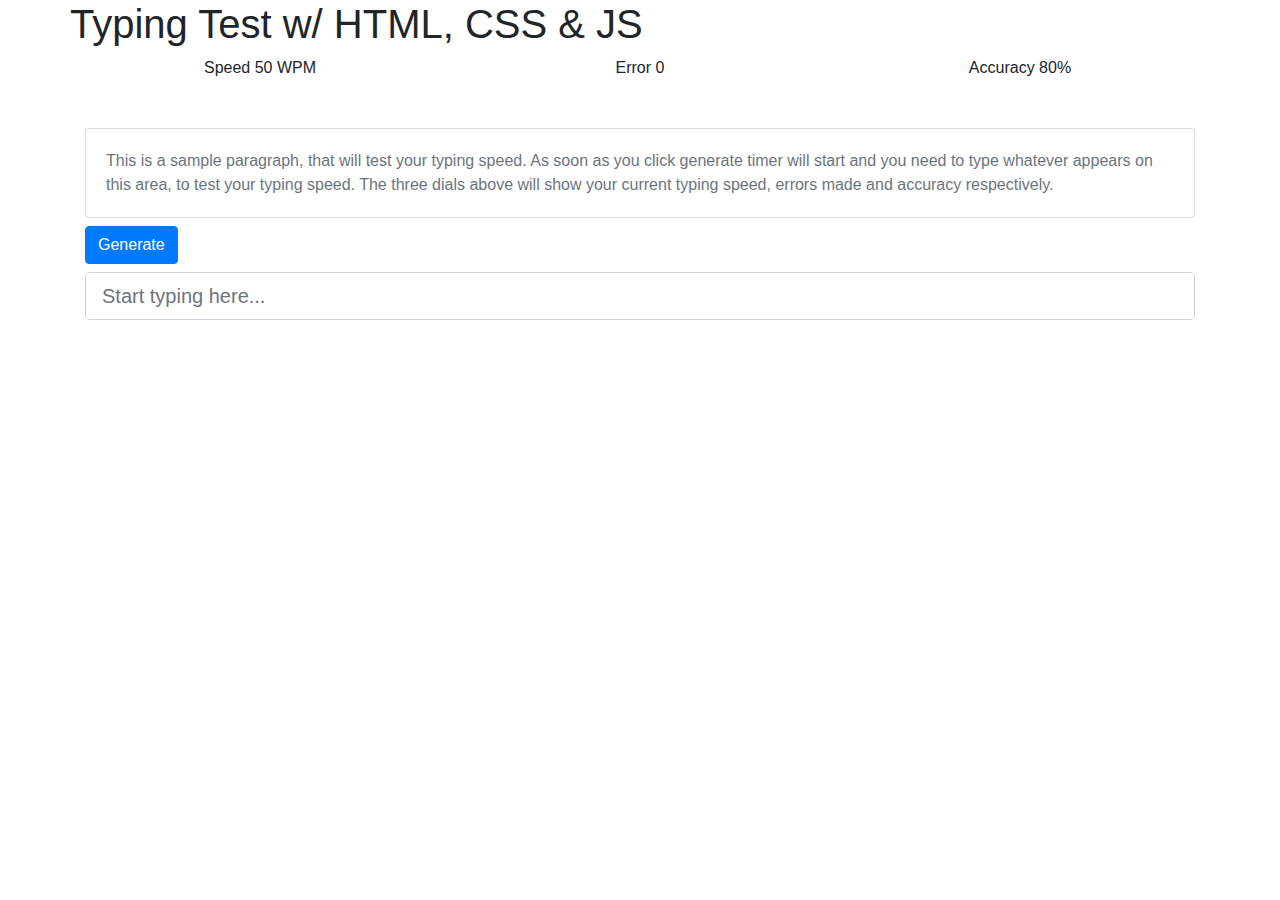
==== Task3/index.html @ 745f4839 "Added random button functionality" ====
<!DOCTYPE html>
<html lang="en">
  <head>
    <meta charset="UTF-8" />
    <meta name="viewport" content="width=device-width, initial-scale=1.0" />
    <meta http-equiv="X-UA-Compatible" content="ie=edge" />
    <title>Typing Test</title>
    <!-- <link rel="stylesheet" href="css/keyboard.css"> -->
    <link
      rel="stylesheet"
      href="https://maxcdn.bootstrapcdn.com/bootstrap/4.3.1/css/bootstrap.min.css"
    />
    <link rel="stylesheet" href="css/style.css" />
    <link rel="stylesheet" href="css/keyboard.css" />
    <link
      href="https://fonts.googleapis.com/icon?family=Material+Icons"
      rel="stylesheet"
    />
  </head>
  <body>
    <!-- <div class="container header">
        <h1>Typing Test w/ HTML, CSS & JS</h1>
    </div> -->
    <div class="container">
      <div class="row header">
        <h1>Typing Test w/ HTML, CSS & JS</h1>
      </div>
      <div class="row pb-5">
        <div class="col-md-4 d-flex justify-content-center">
          <div class="stats-container">
            <span class="category">Speed</span>
            <span class="value">50 WPM</span>
          </div>
        </div>
        <div class="col-md-4 d-flex justify-content-center">
          <div class="stats-container">
            <span class="category">Error</span>
            <span id="error_counter" class="value">0</span>
          </div>
        </div>
        <div class="col-md-4 d-flex justify-content-center">
          <div class="stats-container">
            <span class="category">Accuracy</span>
            <span class="value">80%</span>
          </div>
        </div>
      </div>
      <div class="card">
        <div class="paragraph card-body text-muted" id="text_container">
          This is a sample paragraph, that will test your typing speed. As soon
          as you click generate timer will start and you need to type whatever
          appears on this area, to test your typing speed. The three dials above
          will show your current typing speed, errors made and accuracy
          respectively.
        </div>
      </div>
      <div class="py-2 butun">
        <button class="btn btn-primary" id="textGenerator">Generate</button>
      </div>
      <!-- <div class="row">
            <textarea class="inputArea" placeholder="Start typing here..." oninput="processCurrentText()" onfocus="startTest()"> 
            </textarea> 
        </div> -->
      <div class="input-group input-group-lg">
        <!-- <div class="input-group-prepend">
              <span class="input-group-text" id="inputGroup-sizing-lg">Large</span>
            </div> -->
        <input
          type="text"
          id="text_input"
          placeholder="Start typing here..."
          class="form-control inputArea"
          aria-describedby="inputGroup-sizing-lg"
        />
      </div>
    </div>
    <script src="js/updateText.js"></script>
  </body>
</html>
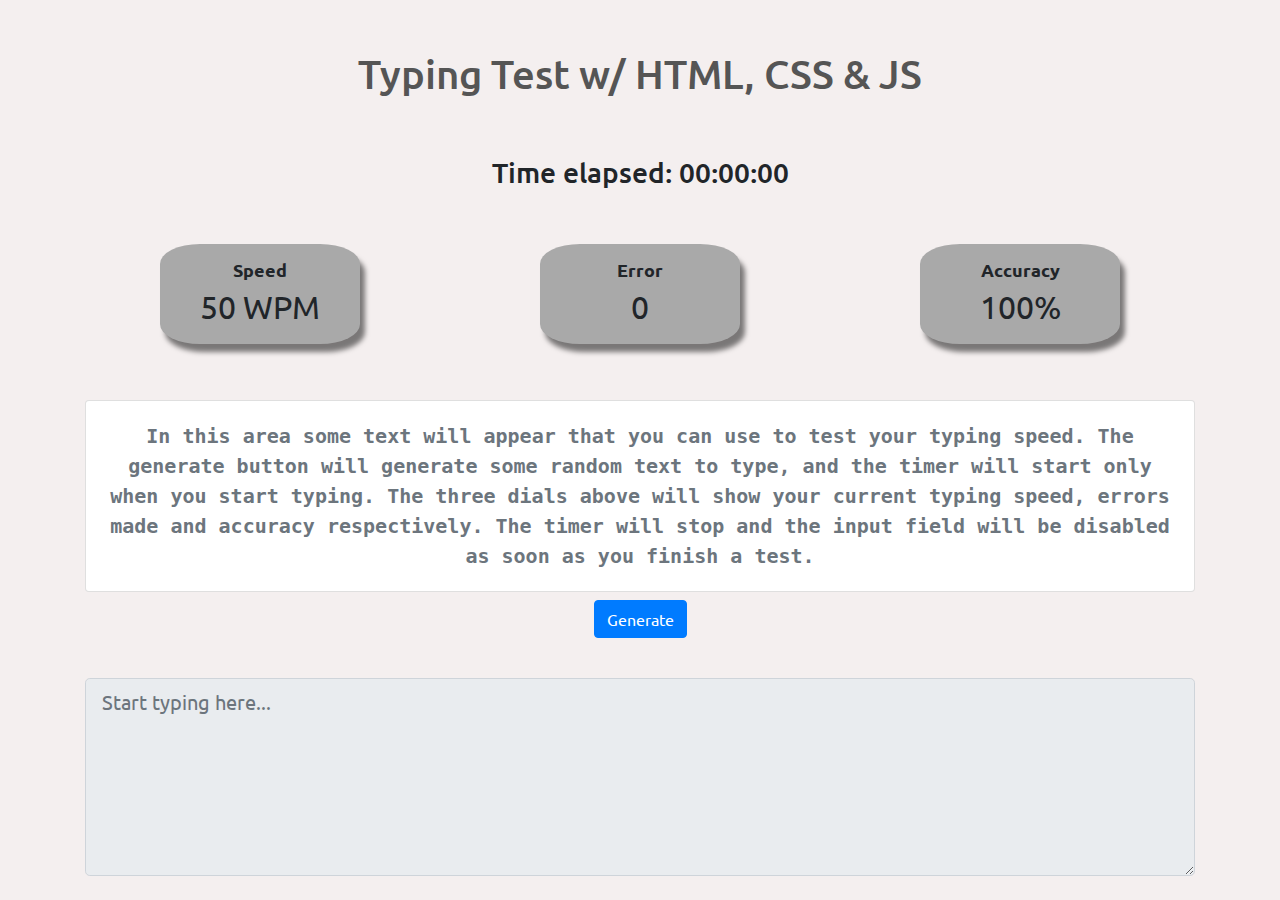
==== commit d0098502: "Merge pull request #111 from zee-bit/updateChanges" ====
--- a/Task3/index.html
+++ b/Task3/index.html
@@ -1,79 +1,73 @@
 <!DOCTYPE html>
 <html lang="en">
-  <head>
-    <meta charset="UTF-8" />
-    <meta name="viewport" content="width=device-width, initial-scale=1.0" />
-    <meta http-equiv="X-UA-Compatible" content="ie=edge" />
-    <title>Typing Test</title>
-    <!-- <link rel="stylesheet" href="css/keyboard.css"> -->
-    <link
-      rel="stylesheet"
-      href="https://maxcdn.bootstrapcdn.com/bootstrap/4.3.1/css/bootstrap.min.css"
-    />
-    <link rel="stylesheet" href="css/style.css" />
-    <link rel="stylesheet" href="css/keyboard.css" />
-    <link
-      href="https://fonts.googleapis.com/icon?family=Material+Icons"
-      rel="stylesheet"
-    />
-  </head>
-  <body>
-    <!-- <div class="container header">
-        <h1>Typing Test w/ HTML, CSS & JS</h1>
-    </div> -->
+
+<head>
+  <meta charset="UTF-8">
+  <meta name="viewport" content="width=device-width, initial-scale=1.0">
+  <meta http-equiv="X-UA-Compatible" content="ie=edge">
+  <title>Typing Test</title>
+  <!-- <link rel="stylesheet" href="css/keyboard.css"> -->
+  <link rel="stylesheet" href="https://maxcdn.bootstrapcdn.com/bootstrap/4.3.1/css/bootstrap.min.css">
+  <link rel="stylesheet" href="css/style.css">
+  <link rel="stylesheet" href="css/keyboard.css">
+  <link href="https://fonts.googleapis.com/icon?family=Material+Icons" rel="stylesheet">
+</head>
+
+<body>
     <div class="container">
-      <div class="row header">
-        <h1>Typing Test w/ HTML, CSS & JS</h1>
-      </div>
-      <div class="row pb-5">
-        <div class="col-md-4 d-flex justify-content-center">
-          <div class="stats-container">
-            <span class="category">Speed</span>
-            <span class="value">50 WPM</span>
-          </div>
+        <div class="row header">
+            <h1>Typing Test w/ HTML, CSS & JS</h1>
         </div>
-        <div class="col-md-4 d-flex justify-content-center">
-          <div class="stats-container">
-            <span class="category">Error</span>
-            <span id="error_counter" class="value">0</span>
-          </div>
+        <div class="timer-container">
+          <h3>Time elapsed: <span id="time-elapsed">
+              <label id="hours-passed">00</label>:<label id="minutes-passed">00</label>:<label
+                id="seconds-passed">00</label>
+            </span>
+          </h3>
         </div>
-        <div class="col-md-4 d-flex justify-content-center">
-          <div class="stats-container">
-            <span class="category">Accuracy</span>
-            <span class="value">80%</span>
-          </div>
+        <div class="row pb-5">
+            <div class="col-md-4 d-flex justify-content-center">
+                <div class="stats-container">
+                    <span class="category">Speed</span>
+                    <span id="wpm_counter" class="value">50 WPM</span>
+                </div>
+            </div>
+            <div class="col-md-4 d-flex justify-content-center">
+                <div class="stats-container">
+                    <span class="category">Error</span>
+                    <span id="error_counter" class="value">0</span>
+                </div>
+            </div>
+            <div class="col-md-4 d-flex justify-content-center">
+                <div class="stats-container">
+                    <span class="category">Accuracy</span>
+                    <span id="accuracy_counter" class="value">100%</span>
+                </div>
+            </div>
         </div>
-      </div>
-      <div class="card">
-        <div class="paragraph card-body text-muted" id="text_container">
-          This is a sample paragraph, that will test your typing speed. As soon
-          as you click generate timer will start and you need to type whatever
-          appears on this area, to test your typing speed. The three dials above
-          will show your current typing speed, errors made and accuracy
-          respectively.
+
+        <div class="card">
+            <div class="paragraph card-body text-muted" id="text_container">
+                In this area some text will appear that you can use to test your typing speed. The generate button will
+                generate some random text to type, and the timer will start only when you start typing. The three dials above 
+                will show your current typing speed, errors made and accuracy respectively. The timer will stop and the input 
+                field will be disabled as soon as you finish a test.
+            </div>
         </div>
-      </div>
-      <div class="py-2 butun">
-        <button class="btn btn-primary" id="textGenerator">Generate</button>
-      </div>
-      <!-- <div class="row">
-            <textarea class="inputArea" placeholder="Start typing here..." oninput="processCurrentText()" onfocus="startTest()"> 
-            </textarea> 
-        </div> -->
-      <div class="input-group input-group-lg">
-        <!-- <div class="input-group-prepend">
-              <span class="input-group-text" id="inputGroup-sizing-lg">Large</span>
-            </div> -->
-        <input
-          type="text"
-          id="text_input"
-          placeholder="Start typing here..."
-          class="form-control inputArea"
-          aria-describedby="inputGroup-sizing-lg"
-        />
-      </div>
+
+        <div class="py-2 butun">
+            <button class="btn btn-primary" id="textGenerator">Generate</button>
+        </div>
+
+
+
+        <div class="input-group input-group-lg">
+            <textarea type="text" id="text_input" rows="6" placeholder="Start typing here..." class="form-control inputArea"
+            aria-describedby="inputGroup-sizing-lg"></textarea>
+        </div>
+        
     </div>
     <script src="js/updateText.js"></script>
-  </body>
+</body>
+
 </html>
--- a/Task3/css/style.css
+++ b/Task3/css/style.css
@@ -0,0 +1,90 @@
+@import url("https://fonts.googleapis.com/css2?family=Ubuntu&display=swap");
+
+body {
+  margin: 0;
+  padding: 0;
+  font-size: 16px;
+  line-height: 1.5;
+  text-rendering: optimizeLegibility;
+  font-variant-ligatures: none;
+  box-sizing: border-box;
+  font-family: "Ubuntu";
+  background-color: #f4efef;
+  -webkit-user-select: none; /*(Chrome/Safari/Opera)*/ 
+-moz-user-select: none;/*(Firefox)*/ 
+-ms-user-select: none;/*(IE/Edge)*/ 
+}
+
+.header {
+  align-items: center;
+  justify-content: center;
+  color: #555555;
+  padding: 50px;
+}
+
+.timer-container {
+  margin: 0 auto;
+  display: flex;
+  justify-content: center;
+  padding-bottom: 30px;
+}
+
+.stats-container {
+  display: block;
+  height: 100px;
+  width: 200px;
+  margin: 8px;
+  padding: 12px;
+  border-radius: 20%;
+  background-color: darkgrey;
+  box-shadow: rgb(0, 0, 0, 0.5) 5px 8px 5px;
+}
+
+.category {
+  display: flex;
+  justify-content: center;
+  align-items: center;
+  font-size: large;
+  /* padding-bottom: 5px; */
+  font-weight: bold;
+}
+
+.value {
+  display: flex;
+  justify-content: center;
+  align-items: center;
+  font-size: xx-large;
+}
+
+.paragraph {
+  text-align: center;
+  font-size: x-large;
+  font-weight: bold;
+  font-family: monospace;
+}
+
+.butun {
+  display: flex;
+  justify-content: center;
+  align-items: center;
+}
+
+ .inputArea {
+     margin-top: 2rem;
+     padding-top: 5rem;
+ }
+
+.stop-time {
+  display: flex;
+  justify-content: center;
+  align-items: center;
+  margin-top: 5px;
+}
+
+@media (max-width: 375px) {
+  .category {
+    display: flex;
+    align-items: center;
+    justify-content: center;
+  }
+}
